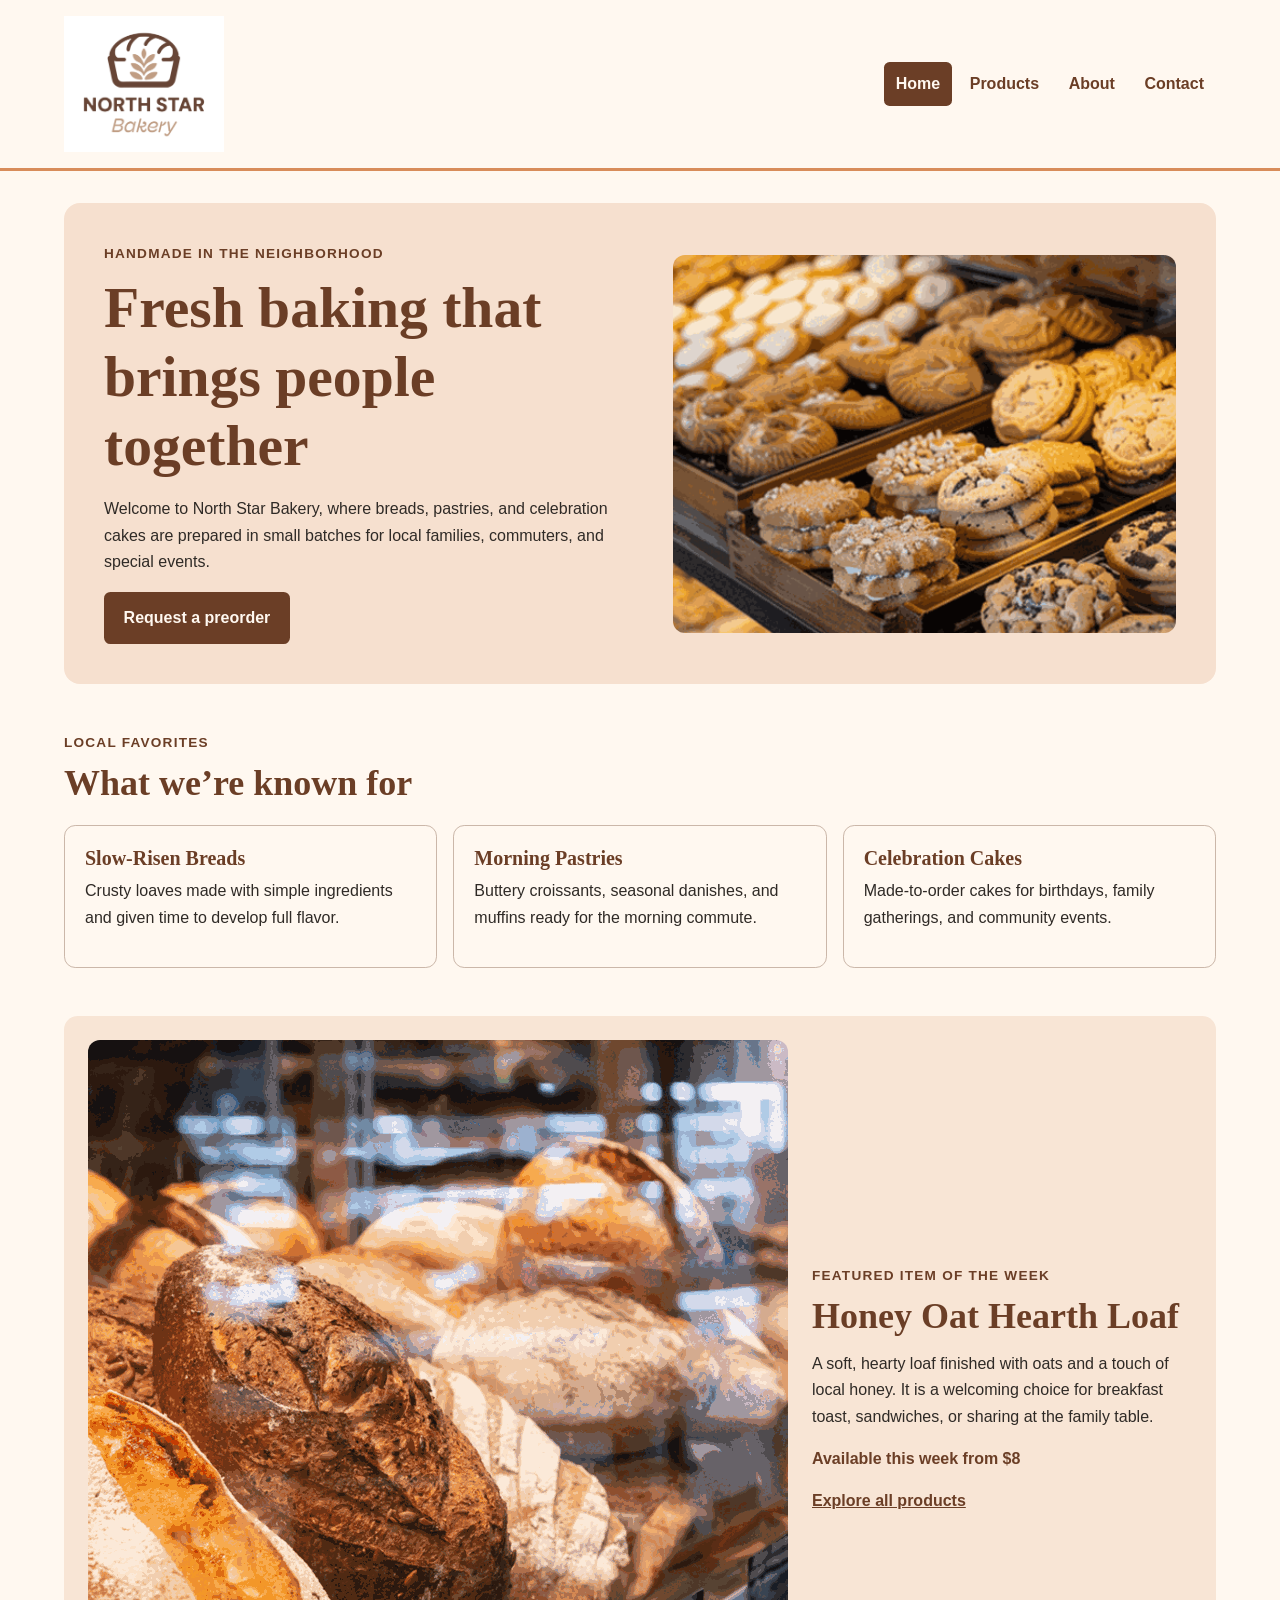
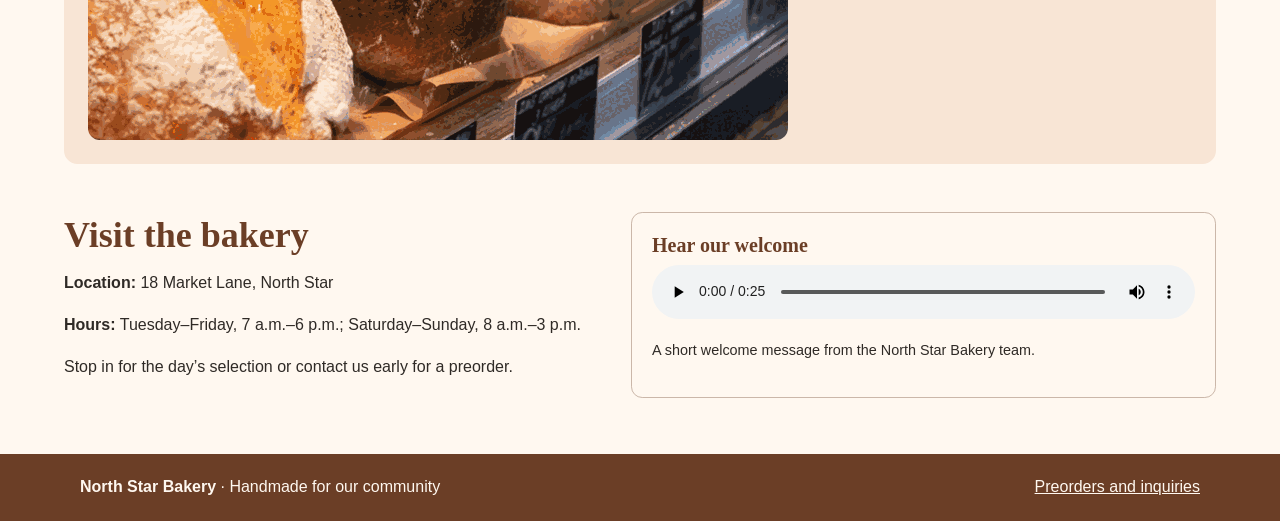
==== index.html @ 58a8a323 "Publish North Star Bakery responsive website" ====
<!DOCTYPE html>
<html lang="en">
<head>
  <meta charset="UTF-8">
  <meta name="viewport" content="width=device-width, initial-scale=1.0">
  <meta name="description" content="North Star Bakery offers handmade breads, pastries, and celebration cakes for the local community.">
  <title>North Star Bakery | Home</title>
  <link rel="stylesheet" href="styles.css">
</head>
<body>
  <a class="skip-link" href="#main-content">Skip to main content</a>
  <header class="site-header">
    <div class="header-inner">
      <a class="brand" href="index.html" aria-label="North Star Bakery home">
        <img src="media/bakery-logo_c.png" alt="North Star Bakery logo">
      </a>
      <nav aria-label="Main navigation">
        <ul class="nav-list">
          <li><a class="active" href="index.html" aria-current="page">Home</a></li>
          <li><a href="products.html">Products</a></li>
          <li><a href="about.html">About</a></li>
          <li><a href="contact.html">Contact</a></li>
        </ul>
      </nav>
    </div>
  </header>

  <main id="main-content">
    <section class="hero">
      <div class="hero-copy">
        <p class="eyebrow">Handmade in the neighborhood</p>
        <h1>Fresh baking that brings people together</h1>
        <p>Welcome to North Star Bakery, where breads, pastries, and celebration cakes are prepared in small batches for local families, commuters, and special events.</p>
        <a class="button" href="contact.html">Request a preorder</a>
      </div>
      <picture class="hero-media">
        <source media="(min-width: 48rem)" srcset="media/bakery-feature-large_c.png">
        <img src="media/bakery-feature-small_c.png" alt="A featured selection of freshly baked North Star Bakery goods">
      </picture>
    </section>

    <section class="content-section" aria-labelledby="known-for-heading">
      <div class="section-heading">
        <p class="eyebrow">Local favorites</p>
        <h2 id="known-for-heading">What we’re known for</h2>
      </div>
      <div class="card-row">
        <article class="card">
          <h3>Slow-Risen Breads</h3>
          <p>Crusty loaves made with simple ingredients and given time to develop full flavor.</p>
        </article>
        <article class="card">
          <h3>Morning Pastries</h3>
          <p>Buttery croissants, seasonal danishes, and muffins ready for the morning commute.</p>
        </article>
        <article class="card">
          <h3>Celebration Cakes</h3>
          <p>Made-to-order cakes for birthdays, family gatherings, and community events.</p>
        </article>
      </div>
    </section>

    <section class="content-section split-layout feature-panel" aria-labelledby="featured-heading">
      <img src="media/bakery-bread_c.png" alt="Fresh artisan bread cooling on a bakery counter">
      <div>
        <p class="eyebrow">Featured item of the week</p>
        <h2 id="featured-heading">Honey Oat Hearth Loaf</h2>
        <p>A soft, hearty loaf finished with oats and a touch of local honey. It is a welcoming choice for breakfast toast, sandwiches, or sharing at the family table.</p>
        <p class="price">Available this week from $8</p>
        <a class="text-link" href="products.html">Explore all products</a>
      </div>
    </section>

    <section class="content-section split-layout" aria-labelledby="visit-heading">
      <div>
        <h2 id="visit-heading">Visit the bakery</h2>
        <p><strong>Location:</strong> 18 Market Lane, North Star</p>
        <p><strong>Hours:</strong> Tuesday–Friday, 7 a.m.–6 p.m.; Saturday–Sunday, 8 a.m.–3 p.m.</p>
        <p>Stop in for the day’s selection or contact us early for a preorder.</p>
      </div>
      <div class="media-panel">
        <h3>Hear our welcome</h3>
        <audio controls preload="metadata">
          <source src="media/bakery-welcome_c.mp3" type="audio/mpeg">
          Your browser does not support the audio element. Please contact North Star Bakery for assistance.
        </audio>
        <p class="media-note">A short welcome message from the North Star Bakery team.</p>
      </div>
    </section>
  </main>

  <footer>
    <p><strong>North Star Bakery</strong> · Handmade for our community</p>
    <p><a href="contact.html">Preorders and inquiries</a></p>
  </footer>
</body>
</html>
---- styles.css ----
:root {
  --cream: #fff8f0;
  --brown: #6b3e26;
  --peach: #d88c5a;
  --charcoal: #2f2a26;
}

* {
  box-sizing: border-box;
}

html {
  scroll-behavior: smooth;
}

body {
  margin: 0;
  background: var(--cream);
  color: var(--charcoal);
  font-family: Arial, Helvetica, sans-serif;
  font-size: 1rem;
  line-height: 1.65;
}

img,
picture,
video {
  display: block;
  max-width: 100%;
}

audio {
  width: 100%;
}

a {
  color: var(--brown);
}

a:hover {
  color: var(--charcoal);
}

a:focus-visible,
button:focus-visible,
input:focus-visible,
textarea:focus-visible {
  outline: 3px solid var(--peach);
  outline-offset: 3px;
}

h1,
h2,
h3 {
  color: var(--brown);
  font-family: Georgia, "Times New Roman", serif;
  line-height: 1.2;
  margin-top: 0;
}

h1 {
  font-size: clamp(2rem, 8vw, 3.6rem);
  margin-bottom: 1rem;
}

h2 {
  font-size: clamp(1.55rem, 5vw, 2.25rem);
  margin-bottom: 0.8rem;
}

h3 {
  font-size: 1.25rem;
  margin-bottom: 0.5rem;
}

p {
  margin-top: 0;
}

.skip-link {
  background: var(--charcoal);
  color: var(--cream);
  left: 1rem;
  padding: 0.7rem 1rem;
  position: absolute;
  top: -5rem;
  z-index: 20;
}

.skip-link:focus {
  top: 1rem;
}

.site-header {
  border-bottom: 3px solid var(--peach);
  background: var(--cream);
}

.header-inner,
main,
footer {
  margin: 0 auto;
  max-width: 72rem;
  width: min(100% - 2rem, 72rem);
}

.header-inner {
  align-items: center;
  display: flex;
  flex-direction: column;
  gap: 0.75rem;
  justify-content: space-between;
  padding: 1rem 0;
}

.brand img {
  height: auto;
  width: 10rem;
}

.nav-list {
  display: flex;
  flex-wrap: wrap;
  gap: 0.35rem;
  justify-content: center;
  list-style: none;
  margin: 0;
  padding: 0;
}

.nav-list a {
  border-radius: 0.35rem;
  display: block;
  font-weight: 700;
  padding: 0.55rem 0.75rem;
  text-decoration: none;
}

.nav-list a:hover,
.nav-list a.active {
  background: var(--brown);
  color: var(--cream);
}

main {
  padding: 2rem 0 3.5rem;
}

.hero,
.split-layout,
.signature-section,
.contact-layout,
.card-row,
.staff-list,
.form-row {
  display: flex;
  flex-direction: column;
}

.hero {
  align-items: stretch;
  background: color-mix(in srgb, var(--peach) 22%, var(--cream));
  border-radius: 1rem;
  gap: 1.5rem;
  overflow: hidden;
  padding: 1.5rem;
}

.hero-copy {
  align-self: center;
}

.hero-media img {
  aspect-ratio: 4 / 3;
  border-radius: 0.75rem;
  height: 100%;
  object-fit: cover;
  width: 100%;
}

.eyebrow {
  color: var(--brown);
  font-size: 0.85rem;
  font-weight: 700;
  letter-spacing: 0.09em;
  margin-bottom: 0.45rem;
  text-transform: uppercase;
}

.button,
button {
  background: var(--brown);
  border: 2px solid var(--brown);
  border-radius: 0.4rem;
  color: var(--cream);
  cursor: pointer;
  display: inline-block;
  font: inherit;
  font-weight: 700;
  padding: 0.7rem 1.1rem;
  text-decoration: none;
}

.button:hover,
button:hover {
  background: var(--charcoal);
  border-color: var(--charcoal);
  color: var(--cream);
}

.text-link {
  font-weight: 700;
}

.content-section {
  margin-top: 3rem;
}

.page-intro {
  border-left: 0.45rem solid var(--peach);
  max-width: 48rem;
  padding: 0.5rem 0 0.5rem 1.25rem;
}

.section-heading {
  margin-bottom: 1.25rem;
}

.card-row,
.staff-list {
  gap: 1rem;
}

.card,
.staff-list article,
.visit-details,
.form-section,
.media-panel {
  border: 1px solid color-mix(in srgb, var(--brown) 35%, var(--cream));
  border-radius: 0.7rem;
  padding: 1.25rem;
}

.card,
.staff-list article {
  flex: 1 1 0;
}

.split-layout,
.signature-section,
.contact-layout {
  gap: 1.5rem;
}

.split-layout > *,
.signature-section > *,
.contact-layout > * {
  flex: 1 1 0;
}

.split-layout > img,
.story-section > img {
  border-radius: 0.75rem;
  object-fit: cover;
  width: 100%;
}

.feature-panel,
.order-note {
  background: color-mix(in srgb, var(--peach) 18%, var(--cream));
  border-radius: 0.85rem;
  padding: 1.5rem;
}

.price {
  color: var(--brown);
  font-weight: 700;
}

.signature-section {
  align-items: center;
}

figure {
  margin: 0;
}

figure img {
  border-radius: 0.75rem;
}

figcaption {
  background: var(--brown);
  color: var(--cream);
  font-size: 0.9rem;
  padding: 0.75rem 1rem;
}

.media-note,
.required-note {
  font-size: 0.9rem;
  margin-top: 0.75rem;
}

video {
  aspect-ratio: 16 / 9;
  background: var(--charcoal);
  border-radius: 0.5rem;
  width: 100%;
}

.contact-layout {
  align-items: flex-start;
}

.visit-details,
.form-section {
  width: 100%;
}

address {
  font-style: normal;
  margin-bottom: 1.5rem;
}

form,
.form-field {
  display: flex;
  flex-direction: column;
}

form {
  gap: 1.15rem;
}

.form-row {
  gap: 1rem;
}

.form-field {
  flex: 1 1 0;
  gap: 0.35rem;
}

label,
legend {
  color: var(--brown);
  font-weight: 700;
}

input,
textarea {
  background: var(--cream);
  border: 2px solid var(--brown);
  border-radius: 0.35rem;
  color: var(--charcoal);
  font: inherit;
  padding: 0.7rem;
  width: 100%;
}

textarea {
  resize: vertical;
}

fieldset {
  border: 1px solid color-mix(in srgb, var(--brown) 45%, var(--cream));
  border-radius: 0.5rem;
  margin: 0;
  padding: 1rem;
}

.choice-row {
  display: flex;
  flex-direction: column;
  gap: 0.65rem;
}

.choice-row label {
  align-items: center;
  color: var(--charcoal);
  display: flex;
  font-weight: 400;
  gap: 0.5rem;
}

.choice-row input {
  accent-color: var(--brown);
  width: auto;
}

button {
  align-self: flex-start;
}

footer {
  align-items: center;
  background: var(--brown);
  color: var(--cream);
  display: flex;
  flex-direction: column;
  gap: 0.35rem;
  justify-content: space-between;
  max-width: none;
  padding: 1.25rem max(1rem, calc((100% - 70rem) / 2));
  text-align: center;
  width: 100%;
}

footer p {
  margin: 0;
}

footer a {
  color: var(--cream);
}

footer a:hover {
  color: var(--cream);
  text-decoration-thickness: 3px;
}

@media (min-width: 48rem) {
  .header-inner,
  footer {
    flex-direction: row;
  }

  .hero {
    align-items: center;
    flex-direction: row;
    padding: 2.5rem;
  }

  .hero-copy {
    flex: 1 1 52%;
  }

  .hero-media {
    flex: 1 1 48%;
  }

  .card-row,
  .staff-list,
  .split-layout,
  .signature-section,
  .contact-layout,
  .form-row {
    flex-direction: row;
  }

  .split-layout,
  .signature-section {
    align-items: center;
  }

  .story-section > img {
    max-height: 30rem;
  }

  .visit-details {
    flex: 0 1 34%;
  }

  .form-section {
    flex: 1 1 66%;
  }

  .choice-row {
    flex-direction: row;
    flex-wrap: wrap;
    gap: 1rem 1.5rem;
  }
}
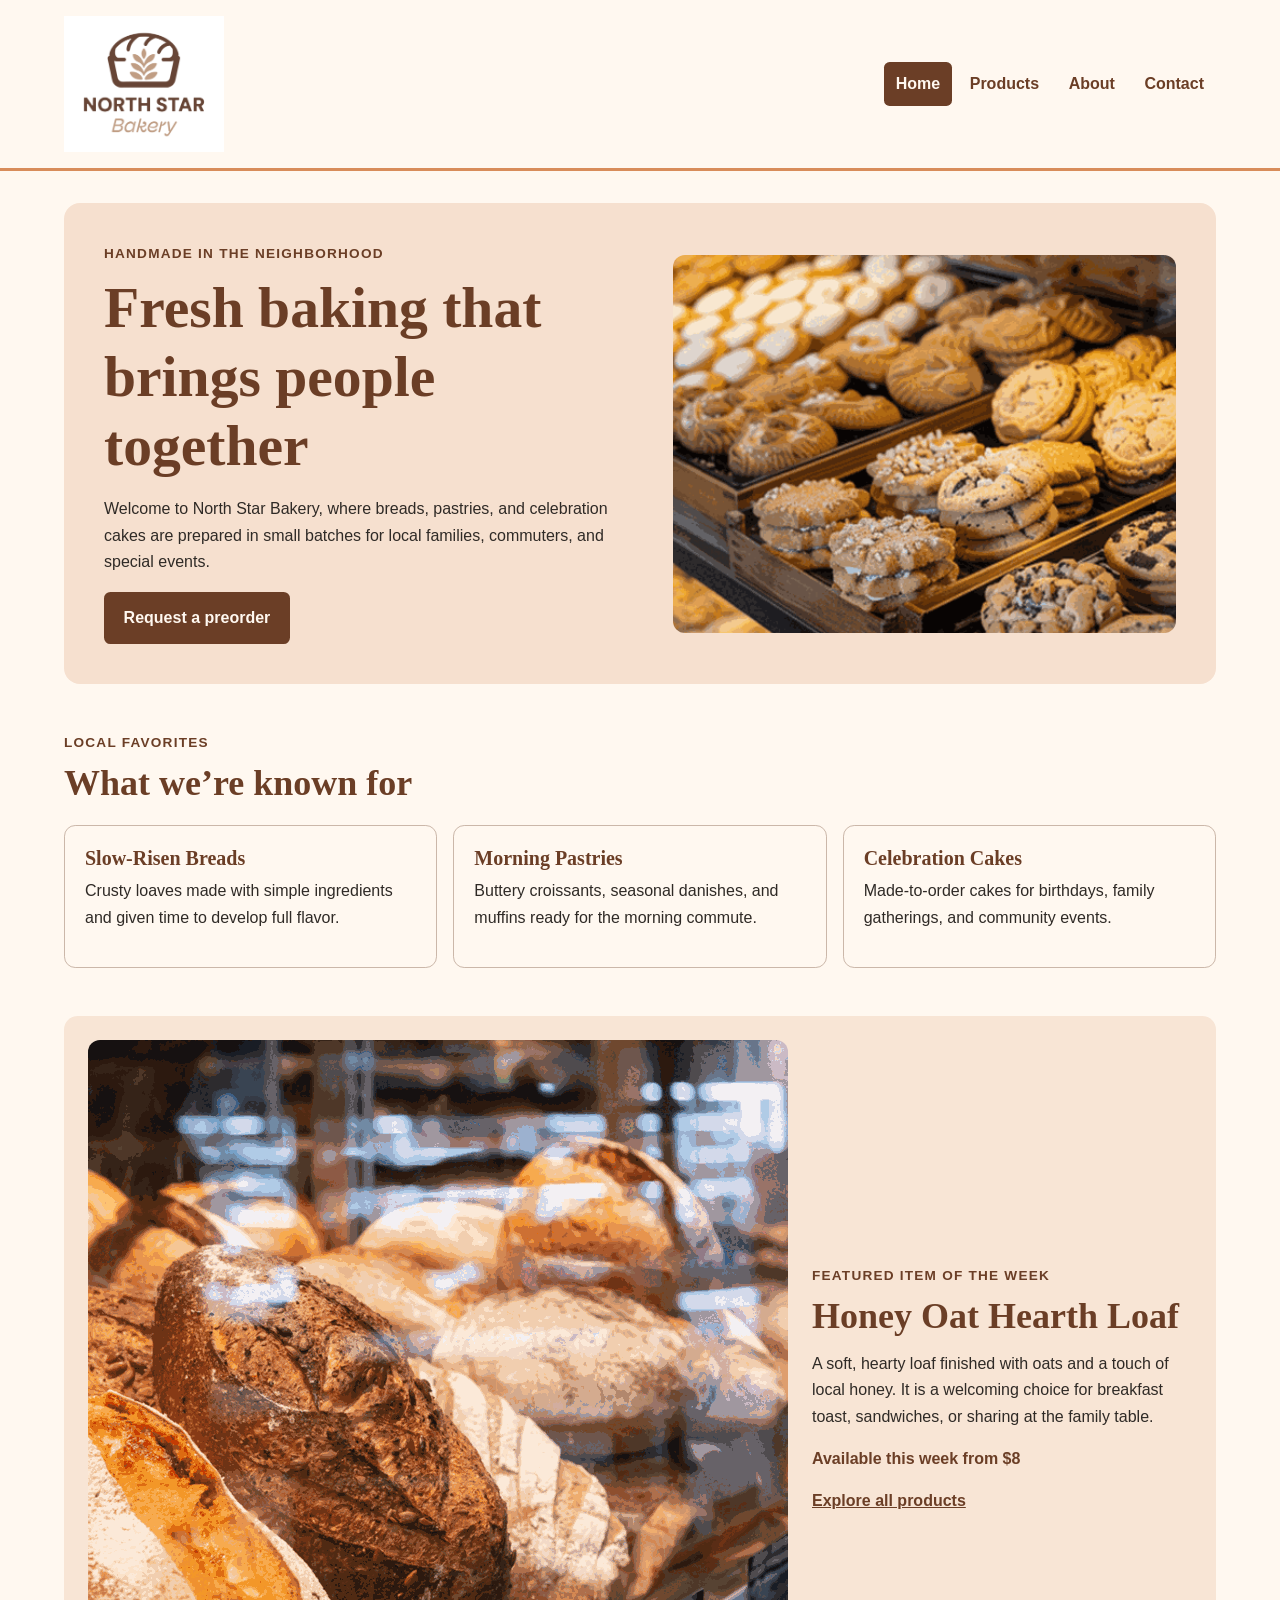
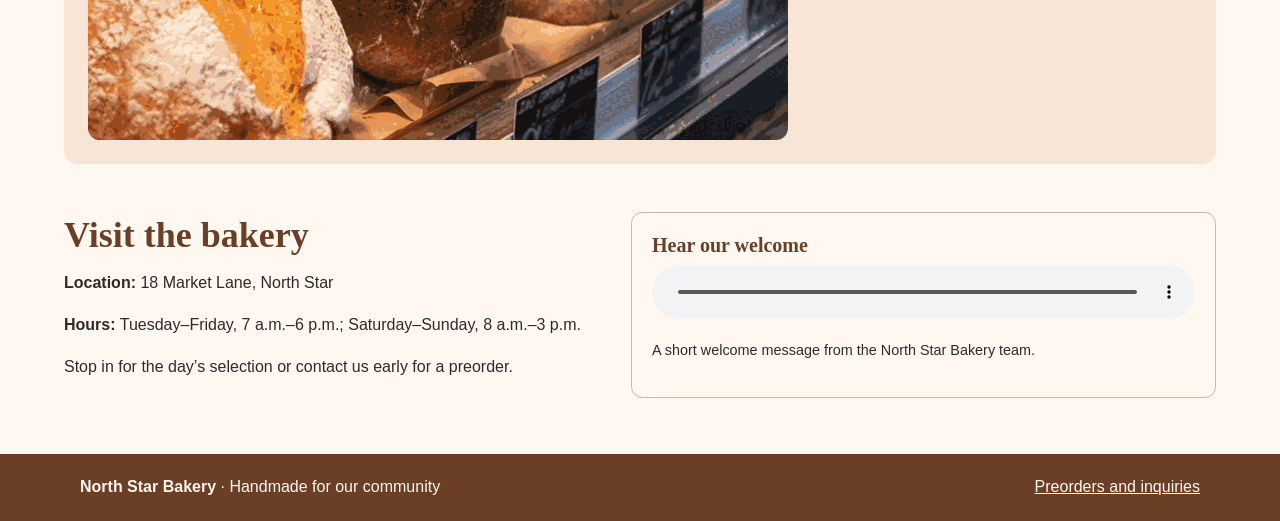
==== commit ef64980d: "Add Touchstone 4 interactivity to index.html" ====
--- a/index.html
+++ b/index.html
@@ -6,6 +6,7 @@
   <meta name="description" content="North Star Bakery offers handmade breads, pastries, and celebration cakes for the local community.">
   <title>North Star Bakery | Home</title>
   <link rel="stylesheet" href="styles.css">
+  <script src="script.js" defer></script>
 </head>
 <body>
   <a class="skip-link" href="#main-content">Skip to main content</a>
